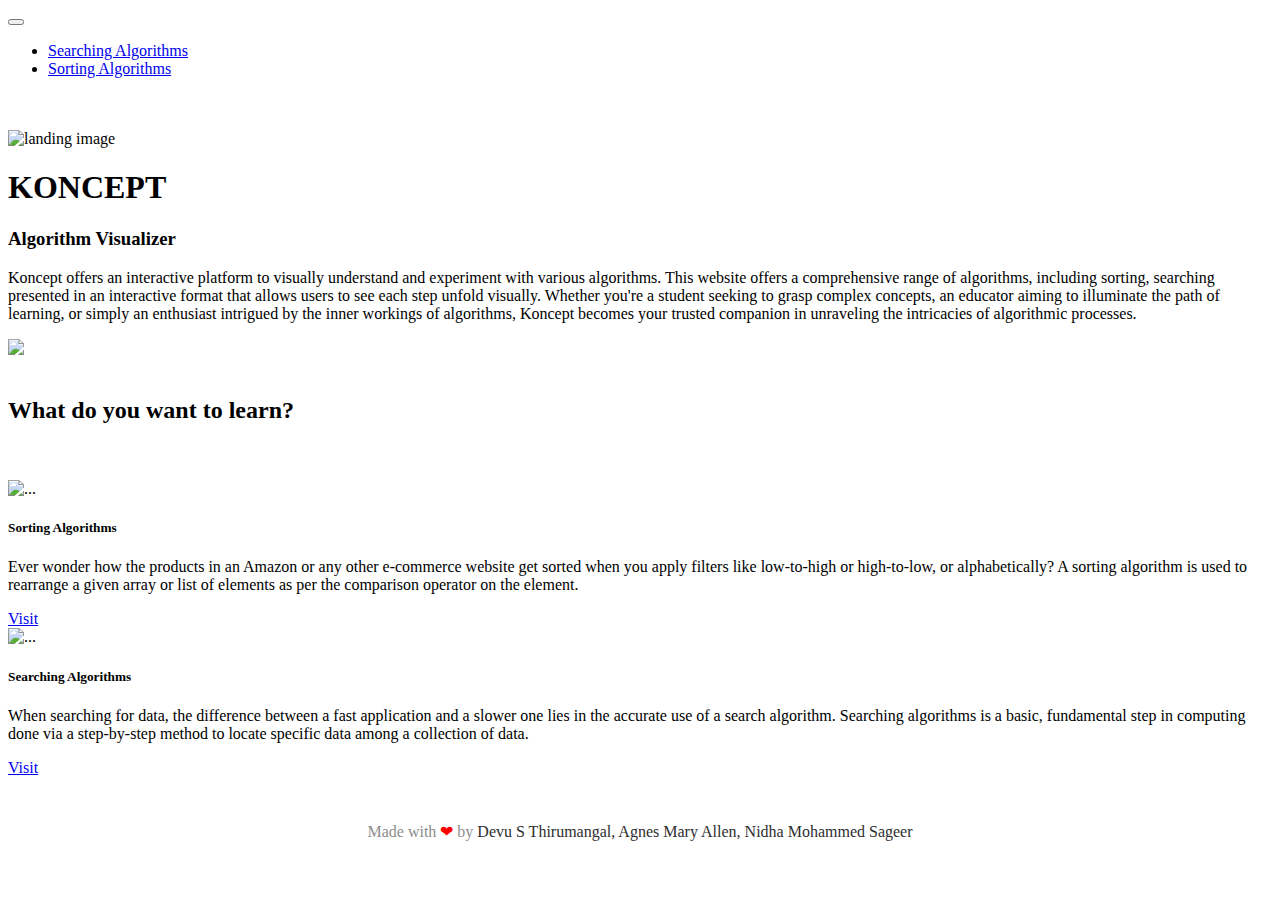
==== home.html @ b32c1801 "Add files via upload" ====
<!doctype html>
<html lang="en">
  <head>
    <meta charset="utf-8">
    <meta name="viewport" content="width=device-width, initial-scale=1">
    <title>Home</title>
    <link href="https://cdn.jsdelivr.net/npm/bootstrap@5.3.2/dist/css/bootstrap.min.css" rel="stylesheet" integrity="sha384-T3c6CoIi6uLrA9TneNEoa7RxnatzjcDSCmG1MXxSR1GAsXEV/Dwwykc2MPK8M2HN" crossorigin="anonymous">
    <link rel="stylesheet" href="https://cdnjs.cloudflare.com/ajax/libs/animate.css/4.1.1/animate.min.css"/>
    <link rel="stylesheet" href="style.css">
</head>
  <body>

    <!--Main Navigation-->
<header>

    <!-- Navbar -->
    <nav class="navbar navbar-expand-lg navbar-light bg-light fixed-top">
      <!-- Container wrapper -->
      <div class="container-fluid">
        <!-- Toggle button -->
        <button class="navbar-toggler" type="button" data-mdb-toggle="collapse"
          data-mdb-target="#navbarSupportedContent" aria-controls="navbarSupportedContent" aria-expanded="false"
          aria-label="Toggle navigation">
          <i class="fas fa-bars"></i>
        </button>
  
        <!-- Collapsible wrapper -->
        <div class="collapse navbar-collapse" id="navbarSupportedContent">
                  <!--  Left links -->
          <ul class="navbar-nav me-auto mb-2 mb-lg-0">
            <li class="nav-item">
              <a class="nav-link" href="search.html">Searching Algorithms</a>
            </li>
            <li class="nav-item">
              <a class="nav-link" href="sort.html">Sorting Algorithms</a>
            </li>
          <!-- Left links -->
        </div>
        <!-- Collapsible wrapper -->
  
       
      </div>
      <!-- Container wrapper -->
    </nav>
    <!-- Navbar -->
  
  </header>
  <!--Main Navigation-->


  <section class="bg-light">
   <br>
    <div class="container">
        <div class="row">
            <div class="col-lg-6 order-2 order-lg-1">
                <br>
              
            </div>
        <div class="text-center"><img src="assets/img/LOGO.png" alt="landing image" width="700" height="300" class="img-fluid"></div>
    </div>
  </div>
  </section>


<section class="bg-light py-5">
	<div class="container">
		<div class="row gx-4 align-items-center justify-content-between">
			<div class="col-md-5 order-2 order-md-1">
				<div class="mt-5 mt-md-0">
					<span class="text-muted"></span>
					<h1 class="display-5 fw-bold"><strong>KONCEPT</strong></h1>
                    <h3>Algorithm Visualizer</h3>
					<p class="lead"><p>Koncept offers an interactive platform to visually understand and experiment with various algorithms. 
                        This website offers a comprehensive range of algorithms, including sorting, searching  presented in an 
                        interactive format that allows users to see each step unfold visually. Whether you're a student seeking to 
                        grasp complex concepts, an educator aiming to illuminate the path of learning, or simply an enthusiast intrigued 
                        by the inner workings of algorithms, Koncept becomes your trusted companion in unraveling the intricacies of algorithmic 
                        processes.</p>
				</div>
			</div>
			<div class="col-md-6 offset-md-1 order-1 order-md-2">
				<div class="row gx-2 gx-lg-3">
					<div class="col-12">
						<div class="mb-2"><img class="img-fluid rounded-3" src="assets/img/algoclip.png"></div>
					</div>
					</div>
				</div>
			</div>
		</div>
	</div>
</section>


<section class="bg-light">
<br>
    <div class="container">
        <div class="mt-5 mt-md-0">
            <span class="text-muted"></span>
            <h2 class="display-5 fw-bold"><strong>What do you want to learn?</strong></h2><br>
            <h3></h3>
        </div>
    </div>
    <div class="container">
    <div class="row row-cols-1 row-cols-md-2 g-4">
        
        <div class="col">
          <div class="card">
            <img src="assets/img/searching.png" class="card-img-top" alt="...">
            <div class="card-body">
              <h5 class="card-title">Sorting Algorithms</h5>
              <p class="card-text">Ever wonder how the products in an Amazon or any other e-commerce website get sorted when you apply filters like low-to-high or high-to-low, or alphabetically? A sorting algorithm is used to rearrange a given array or list of elements as per the comparison operator on the element.</p>
              <a class="btn btn-primary" href="sort.html" role="button">Visit</a>
            </div>
          </div>
        </div>
        <div class="col">
            <div class="card">
              <img src="assets/img/sorting.png" class="card-img-top" alt="...">
              <div class="card-body">
                <h5 class="card-title">Searching Algorithms</h5>
                <p class="card-text">When searching for data, the difference between a fast application and a slower one lies in the accurate use of a search algorithm. Searching algorithms is a basic, fundamental step in computing done via a step-by-step method to locate specific data among a collection of data.</p>
                <a class="btn btn-primary" href="search.html" role="button">Visit</a>
              </div>
            </div>
          </div>
      </div>
    </div>

</section>
     
<footer>
    <div class="footer-text">
      <p>
        Made with <span class="love">❤</span> by
        <a > Devu S Thirumangal, Agnes Mary Allen, Nidha Mohammed Sageer</a>
      </p>
    </div>
  </footer>
  <script src="https://d3js.org/d3.v4.min.js"></script>
  <script src="base.js"></script>
  <script src="function.js"></script>

  </body>

</html>
---- style.css ----
* {
    font-family: Georgia, serif;
  }
  body {
    min-height: 100vh;
  }
  
  .bar-chart {
    margin-top: 5vh;
    background-color: #eee;
    padding: 50px 20px 30px 20px;
    box-shadow: rgba(100, 100, 111, 0.2) 0px 7px 29px 0px;
  }
  .bar-chart #chart {
    text-align: center;
  }
  
  form {
    margin-top: 20px;
    text-align: center;
  }
  label {
    font-size: 20px;
    cursor: pointer;
  }
  input {
    cursor: pointer;
  }
  rect:hover {
    cursor: pointer;
  }
  .none {
    display: none;
  }
  
  footer {
    width: 100%;
    color: #8c8c8c;
  
    margin: auto;
    margin-top: 5vh;
  }
  
  footer p {
    display: block;
    margin: 0 auto;
    text-align: center;
  }
  
  footer .footer-text {
    margin: auto;
  }
  
  footer .love {
    color: red;
  }
  footer a {
    color: #2e2e2e;
  }
  .sound {
    text-align: right;
  }
  .sound a {
    background: rgb(165, 115, 115);
    padding: 5px;
    border-radius: 5px;
    color: #fff;
    cursor: pointer;
    text-decoration: none;
  }
  .line-through {
    text-decoration: line-through !important;
  }
  

  .hide {
    display: none;
  }
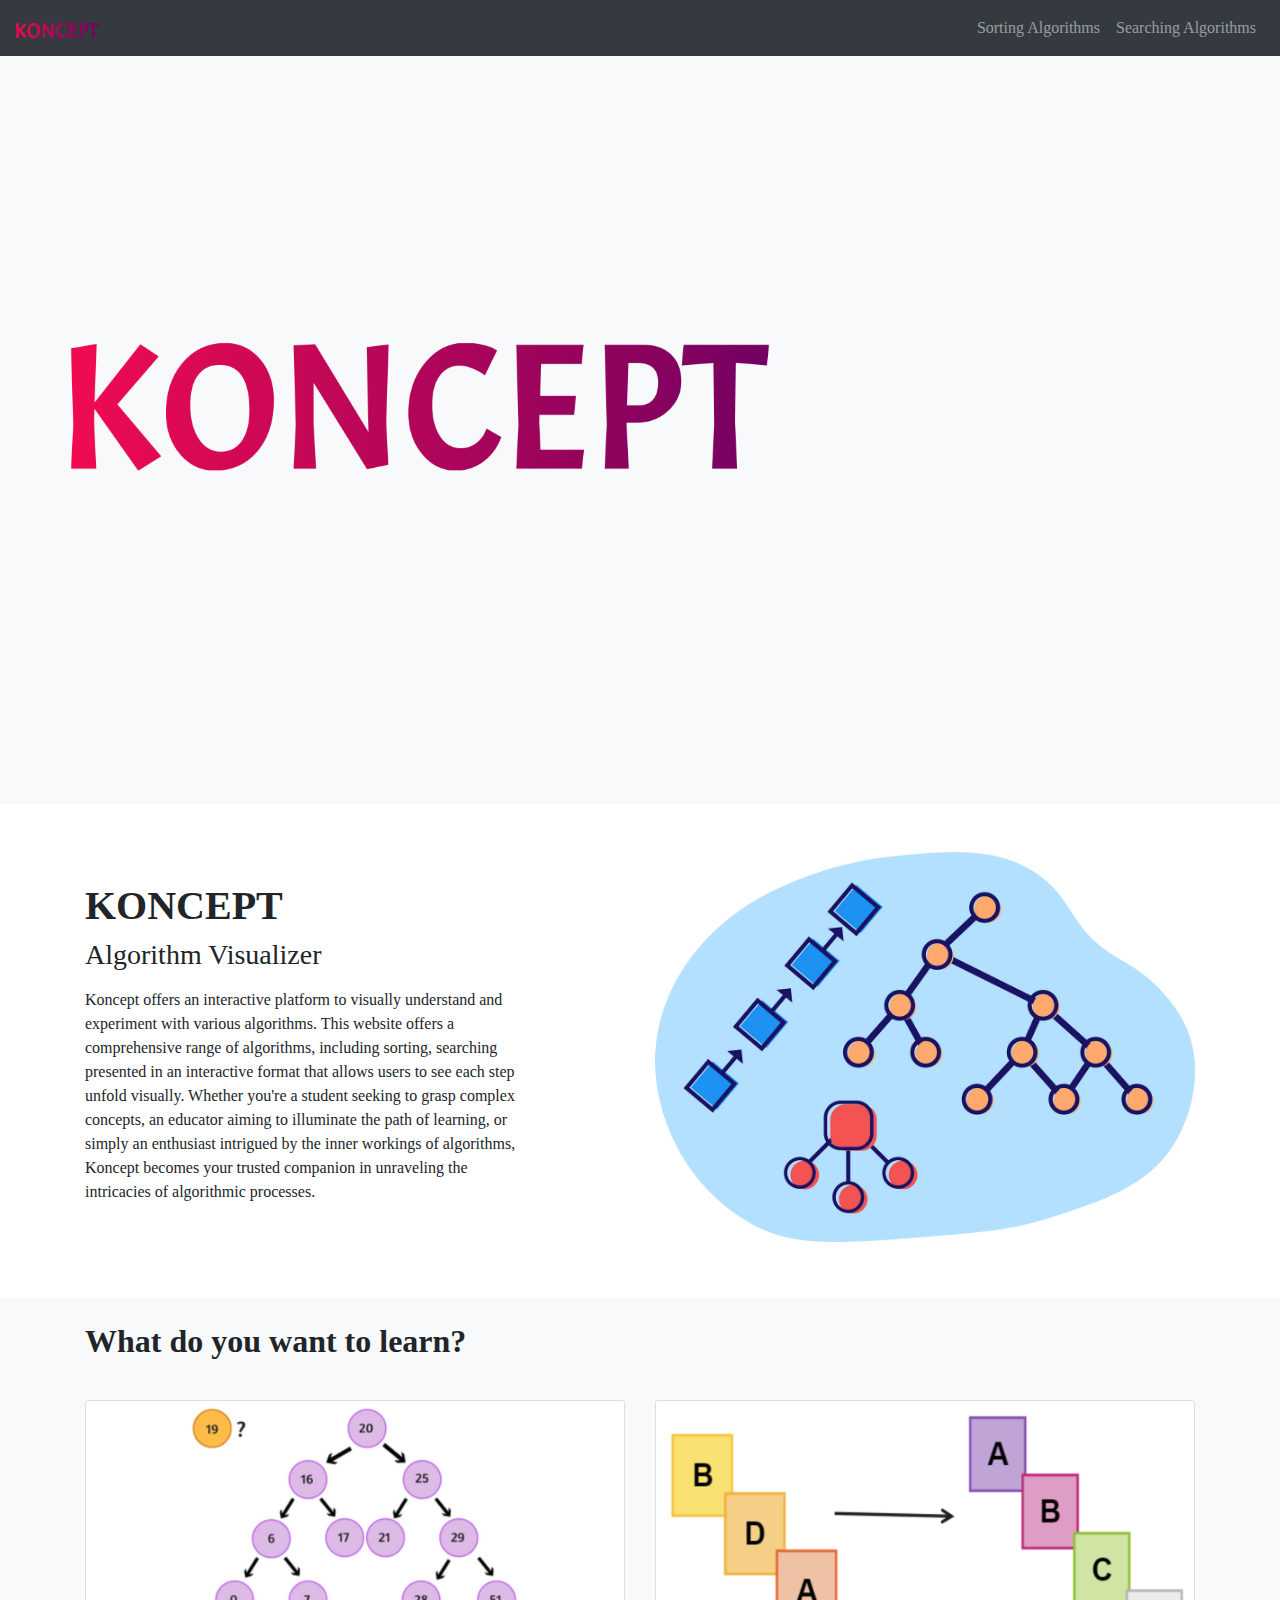
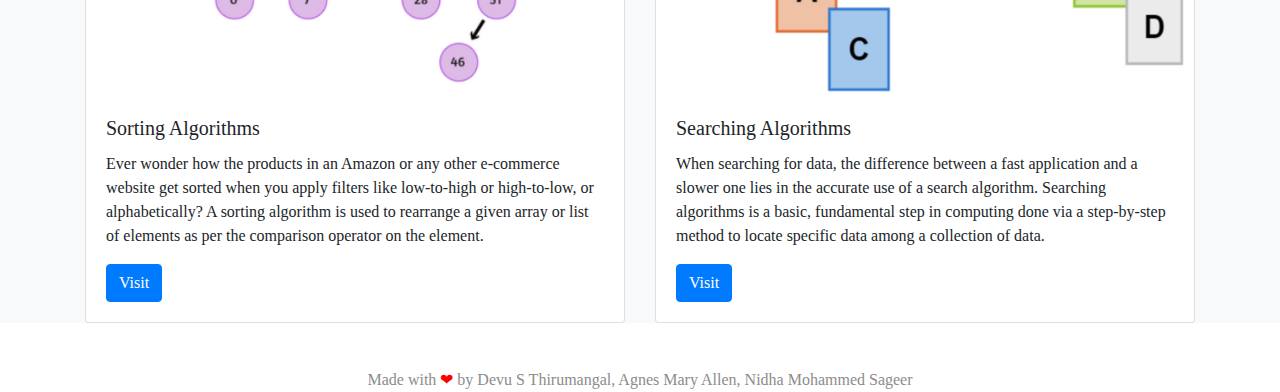
==== commit 86d7df7c: "Koncept" ====
--- a/home.html
+++ b/home.html
@@ -7,42 +7,31 @@
     <link href="https://cdn.jsdelivr.net/npm/bootstrap@5.3.2/dist/css/bootstrap.min.css" rel="stylesheet" integrity="sha384-T3c6CoIi6uLrA9TneNEoa7RxnatzjcDSCmG1MXxSR1GAsXEV/Dwwykc2MPK8M2HN" crossorigin="anonymous">
     <link rel="stylesheet" href="https://cdnjs.cloudflare.com/ajax/libs/animate.css/4.1.1/animate.min.css"/>
     <link rel="stylesheet" href="style.css">
+    <link href="//maxcdn.bootstrapcdn.com/bootstrap/4.1.1/css/bootstrap.min.css" rel="stylesheet" id="bootstrap-css">
+<script src="//maxcdn.bootstrapcdn.com/bootstrap/4.1.1/js/bootstrap.min.js"></script>
+<script src="//cdnjs.cloudflare.com/ajax/libs/jquery/3.2.1/jquery.min.js"></script>
 </head>
   <body>
 
     <!--Main Navigation-->
 <header>
 
-    <!-- Navbar -->
-    <nav class="navbar navbar-expand-lg navbar-light bg-light fixed-top">
-      <!-- Container wrapper -->
-      <div class="container-fluid">
-        <!-- Toggle button -->
-        <button class="navbar-toggler" type="button" data-mdb-toggle="collapse"
-          data-mdb-target="#navbarSupportedContent" aria-controls="navbarSupportedContent" aria-expanded="false"
-          aria-label="Toggle navigation">
-          <i class="fas fa-bars"></i>
-        </button>
-  
-        <!-- Collapsible wrapper -->
-        <div class="collapse navbar-collapse" id="navbarSupportedContent">
-                  <!--  Left links -->
-          <ul class="navbar-nav me-auto mb-2 mb-lg-0">
-            <li class="nav-item">
-              <a class="nav-link" href="search.html">Searching Algorithms</a>
-            </li>
-            <li class="nav-item">
-              <a class="nav-link" href="sort.html">Sorting Algorithms</a>
-            </li>
-          <!-- Left links -->
-        </div>
-        <!-- Collapsible wrapper -->
-  
-       
-      </div>
-      <!-- Container wrapper -->
-    </nav>
-    <!-- Navbar -->
+  <nav class="navbar navbar-expand-lg navbar-dark bg-dark navbar-fixed-top">
+    <a class="navbar-brand" href="home.html"> <img class="logo" src="assets/img/LOGO2long.png" height="15"> </a>
+    <button class="navbar-toggler" type="button" data-toggle="collapse" data-target="#navbar1" aria-controls="navbarNav" aria-expanded="false" aria-label="Toggle navigation">
+      <span class="navbar-toggler-icon"></span>
+    </button>
+    <div class="collapse navbar-collapse" id="navbar1">
+      <ul class="navbar-nav ml-auto"> 
+  <li class="nav-item active">
+  <a class="nav-link" href="home.html"> <span class="sr-only"></span></a>
+  </li>
+  <li class="nav-item"><a class="nav-link" href="sort.html"> Sorting Algorithms </a></li>
+  <li class="nav-item"><a class="nav-link" href="search.html"> Searching Algorithms </a></li>
+
+      </ul>
+    </div>
+  </nav>
   
   </header>
   <!--Main Navigation-->
@@ -56,13 +45,13 @@
                 <br>
               
             </div>
-        <div class="text-center"><img src="assets/img/LOGO.png" alt="landing image" width="700" height="300" class="img-fluid"></div>
+        <div class="text-center"><img src="assets/img/logo2.png" alt="landing image" width="700" height="300" class="img-fluid"></div>
     </div>
   </div>
   </section>
 
 
-<section class="bg-light py-5">
+<section class="bg-light-subtle py-5">
 	<div class="container">
 		<div class="row gx-4 align-items-center justify-content-between">
 			<div class="col-md-5 order-2 order-md-1">
@@ -127,7 +116,10 @@
     </div>
 
 </section>
-     
+    
+
+
+
 <footer>
     <div class="footer-text">
       <p>
